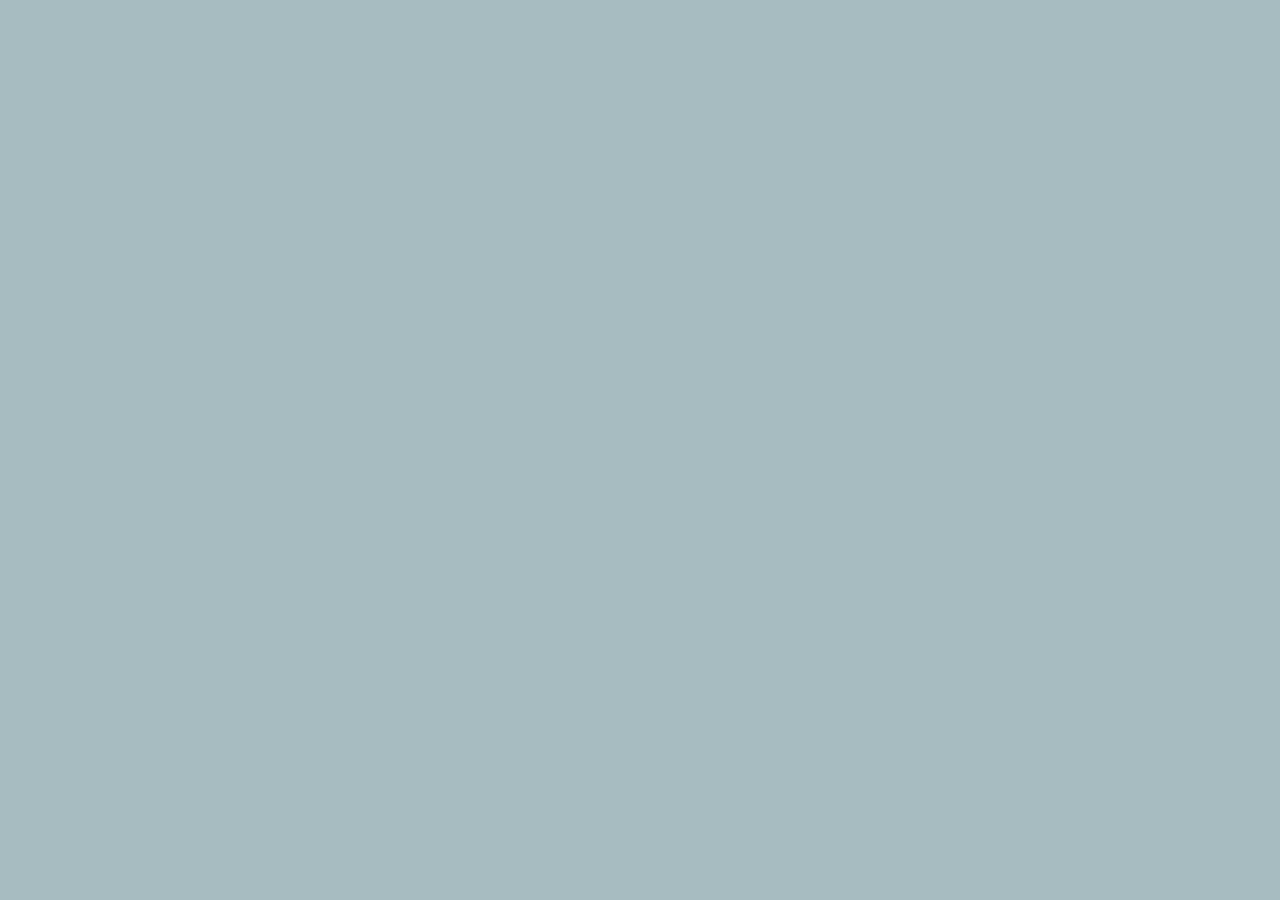
==== index.html @ 776a8aa8 "backup" ====
<!doctype html>
<html>
  <head>
    <title>my site</title>
    <link rel="stylesheet" href="style.css" />
  </head>

  <body>
    <a href="/games/flappyBird-master">
      <button id="Btn1">flappy bird</button>
    </a>
    <a href="/games/2048-master">
      <button id="Btn2">2048</button>
    </a>

    <script src="script.js"></script>
  </body>
</html>
---- style.css ----
body {
  background: #a8bac2;
  color: rgb(00, 00, 00);
  text-align: center;
  margin-top: 100px;
}
#Btn1 {
  position: absolute;
  width: 200px;
  height: 100px;

  background: transparent;
  border: none;
  opacity: 0;

  cursor: pointer;
}
#Btn2 {
  position: absolute;
  width: 200px;
  height: 100px;

  background: transparent;
  border: none;
  opacity: 0;

  cursor: pointer;
}
#returnBtn1 {
  padding: 10px 20px;
  font-size: 20px;
  margin: 10px;
}
#returnBtn2 {
  padding: 10px 20px;
  font-size: 20px;
  margin: 10px;
}
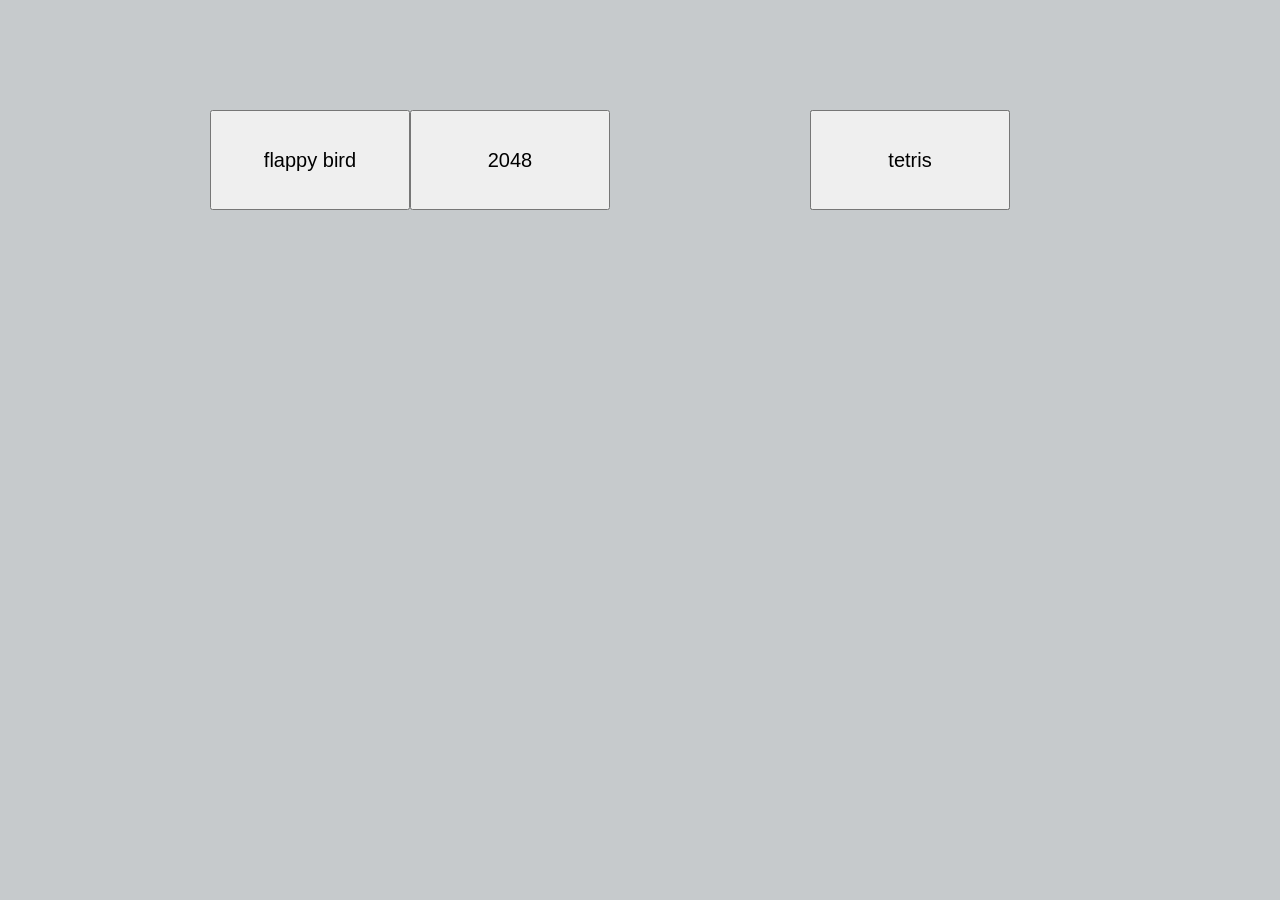
==== commit e9df5707: "backup" ====
--- a/index.html
+++ b/index.html
@@ -6,11 +6,17 @@
   </head>
 
   <body>
-    <a href="/games/flappyBird-master">
+    <a href="games/flappyBird-master/index.html">
       <button id="Btn1">flappy bird</button>
     </a>
-    <a href="/games/2048-master">
+    <a href="games/2048-master/index.html">
       <button id="Btn2">2048</button>
+    </a>
+    <a href="games/JavaScript-Snake-Game-master/index.html">
+      <button id="Btn3">snake</button>
+    </a>
+    <a href="games/javascript-tetris-master/index.html">
+      <button id="Btn3">tetris</button>
     </a>
 
     <script src="script.js"></script>
--- a/style.css
+++ b/style.css
@@ -1,30 +1,78 @@
 body {
-  background: #a8bac2;
+  background: #c6cacc;
   color: rgb(00, 00, 00);
   text-align: center;
   margin-top: 100px;
 }
 #Btn1 {
   position: absolute;
+
+  left: 200px;
+  top: 100px;
+
   width: 200px;
   height: 100px;
 
-  background: transparent;
+  padding: 10px 20px;
+  font-size: 20px;
+  margin: 10px;
+
+  /*opacity: 0;
   border: none;
-  opacity: 0;
+  cursor: pointer;*/
+}
 
-  cursor: pointer;
-}
 #Btn2 {
   position: absolute;
+
+  left: 400px;
+  top: 100px;
+
   width: 200px;
   height: 100px;
 
-  background: transparent;
+  padding: 10px 20px;
+  font-size: 20px;
+  margin: 10px;
+
+  /*opacity: 0;
   border: none;
-  opacity: 0;
+  cursor: pointer;*/
+}
 
-  cursor: pointer;
+#Btn3 {
+  position: absolute;
+
+  left: 600px;
+  top: 100px;
+
+  width: 200px;
+  height: 100px;
+
+  padding: 10px 20px;
+  font-size: 20px;
+  margin: 10px;
+
+  /*opacity: 0;
+  border: none;
+  cursor: pointer;*/
+}
+#Btn3 {
+  position: absolute;
+
+  left: 800px;
+  top: 100px;
+
+  width: 200px;
+  height: 100px;
+
+  padding: 10px 20px;
+  font-size: 20px;
+  margin: 10px;
+
+  /*opacity: 0;
+  border: none;
+  cursor: pointer;*/
 }
 #returnBtn1 {
   padding: 10px 20px;
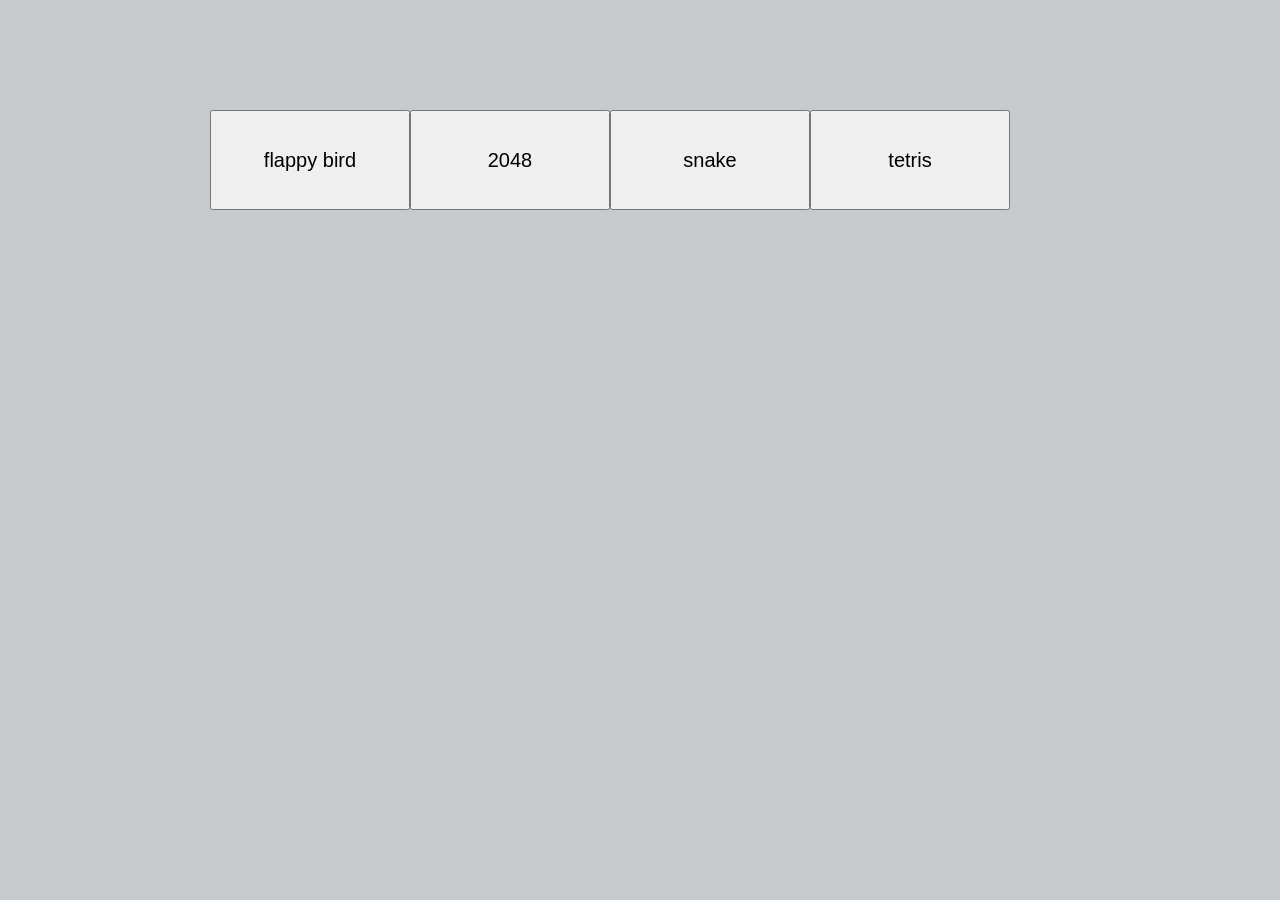
==== commit 767ab3ac: "backup" ====
--- a/index.html
+++ b/index.html
@@ -16,7 +16,7 @@
       <button id="Btn3">snake</button>
     </a>
     <a href="games/javascript-tetris-master/index.html">
-      <button id="Btn3">tetris</button>
+      <button id="Btn4">tetris</button>
     </a>
 
     <script src="script.js"></script>
--- a/style.css
+++ b/style.css
@@ -57,7 +57,7 @@
   border: none;
   cursor: pointer;*/
 }
-#Btn3 {
+#Btn4 {
   position: absolute;
 
   left: 800px;
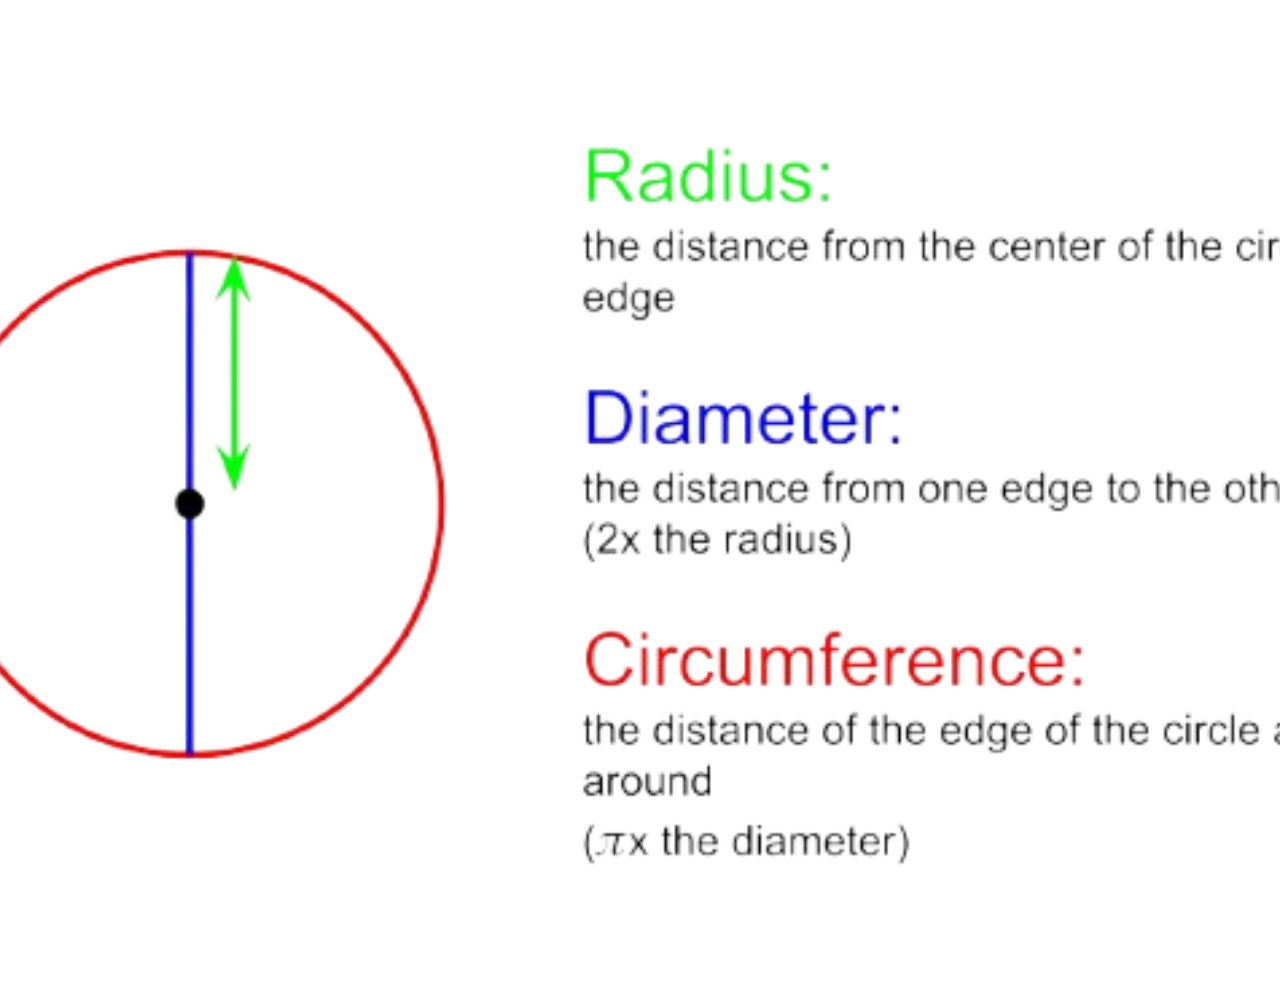
==== commit 334d87d0: "backup" ====
--- a/index.html
+++ b/index.html
@@ -18,6 +18,9 @@
     <a href="games/javascript-tetris-master/index.html">
       <button id="Btn4">tetris</button>
     </a>
+    <a href="games/javascript-tetris-master/index.html">
+      <button id="Btn5">lunar lander</button>
+    </a>
 
     <script src="script.js"></script>
   </body>
--- a/style.css
+++ b/style.css
@@ -1,5 +1,11 @@
 body {
-  background: #c6cacc;
+  background-image: url("images/aaa.png");
+
+  background-size: cover;
+  background-position: center;
+  background-repeat: no-repeat;
+
+  min-height: 100vh;
   color: rgb(00, 00, 00);
   text-align: center;
   margin-top: 100px;
@@ -17,9 +23,9 @@
   font-size: 20px;
   margin: 10px;
 
-  /*opacity: 0;
+  opacity: 0;
   border: none;
-  cursor: pointer;*/
+  cursor: pointer;
 }
 
 #Btn2 {
@@ -35,9 +41,9 @@
   font-size: 20px;
   margin: 10px;
 
-  /*opacity: 0;
+  opacity: 0;
   border: none;
-  cursor: pointer;*/
+  cursor: pointer;
 }
 
 #Btn3 {
@@ -53,9 +59,9 @@
   font-size: 20px;
   margin: 10px;
 
-  /*opacity: 0;
+  opacity: 0;
   border: none;
-  cursor: pointer;*/
+  cursor: pointer;
 }
 #Btn4 {
   position: absolute;
@@ -70,9 +76,26 @@
   font-size: 20px;
   margin: 10px;
 
-  /*opacity: 0;
+  opacity: 0;
   border: none;
-  cursor: pointer;*/
+  cursor: pointer;
+}
+#Btn5 {
+  position: absolute;
+
+  left: 1000px;
+  top: 100px;
+
+  width: 200px;
+  height: 100px;
+
+  padding: 10px 20px;
+  font-size: 20px;
+  margin: 10px;
+
+  opacity: 0;
+  border: none;
+  cursor: pointer;
 }
 #returnBtn1 {
   padding: 10px 20px;
